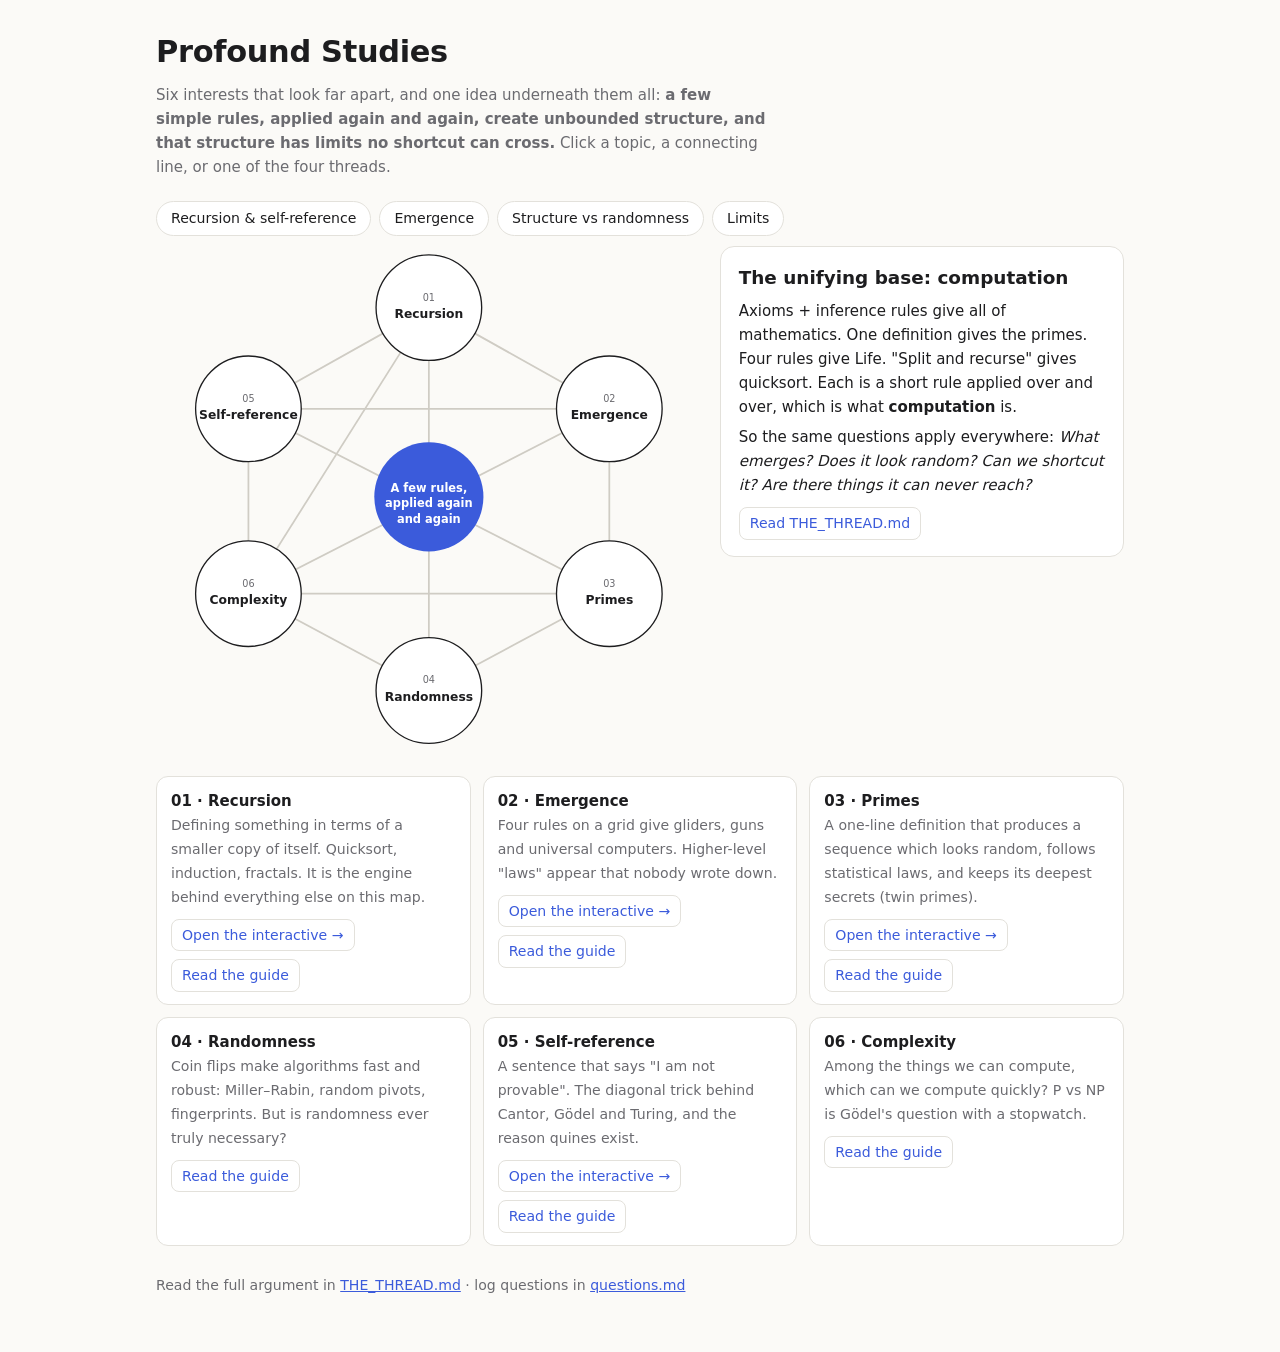
==== index.html @ 3a14c527 "Set up Profound Studies: six modules unified by 'a few rules, applied again and again' - THE_THREAD." ====
<!doctype html>
<html lang="en">
<head>
<meta charset="utf-8">
<meta name="viewport" content="width=device-width, initial-scale=1">
<title>Profound Studies</title>
<style>
:root{--bg:#fbfaf7;--fg:#1d1d1f;--muted:#6b6b70;--line:#e3e1db;--panel:#fff;--edge:#cfccc4;--accent:#3b5bdb;--accent2:#e8590c;--node:#fff}
@media (prefers-color-scheme:dark){:root:not([data-theme="light"]){--bg:#141417;--fg:#ececf0;--muted:#9a9aa3;--line:#2c2c33;--panel:#1c1c21;--edge:#3a3a43;--accent:#7c96ff;--accent2:#ff9147;--node:#1c1c21}}
:root[data-theme="dark"]{--bg:#141417;--fg:#ececf0;--muted:#9a9aa3;--line:#2c2c33;--panel:#1c1c21;--edge:#3a3a43;--accent:#7c96ff;--accent2:#ff9147;--node:#1c1c21}
*{box-sizing:border-box}
body{margin:0;background:var(--bg);color:var(--fg);font:15px/1.6 system-ui,-apple-system,"Segoe UI",sans-serif}
main{max-width:1000px;margin:0 auto;padding:28px 16px 56px}
h1{font-size:1.9rem;margin:0;letter-spacing:-.01em}
.lede{color:var(--muted);max-width:64ch;margin:.4rem 0 1.4rem}
a{color:var(--accent)}
.threads{display:flex;flex-wrap:wrap;gap:8px;margin-bottom:10px}
.threads button{font:inherit;font-size:.88rem;background:var(--panel);color:var(--fg);border:1px solid var(--line);border-radius:999px;padding:5px 14px;cursor:pointer}
.threads button.on{background:var(--accent);border-color:var(--accent);color:#fff}
.wrap{display:grid;grid-template-columns:minmax(0,1.35fr) minmax(0,1fr);gap:18px;align-items:start}
@media (max-width:760px){.wrap{grid-template-columns:1fr}}
svg{width:100%;height:auto;display:block}
.edge{stroke:var(--edge);stroke-width:2;transition:stroke .2s,stroke-width .2s}
.edge.hot{stroke:var(--accent2);stroke-width:3.5}
.hit{stroke:transparent;stroke-width:18;cursor:pointer}
.node circle{fill:var(--node);stroke:var(--fg);stroke-width:1.5;cursor:pointer;transition:stroke .2s}
.node:hover circle,.node.sel circle{stroke:var(--accent);stroke-width:3}
.node text{fill:var(--fg);font:600 14px system-ui;text-anchor:middle;pointer-events:none}
.node .num{fill:var(--muted);font:500 11px system-ui}
.hub circle{fill:var(--accent);stroke:none}
.hub text{fill:#fff;font:600 13px system-ui;text-anchor:middle;pointer-events:none}
.card{background:var(--panel);border:1px solid var(--line);border-radius:14px;padding:16px 18px;min-height:220px}
.card h2{font-size:1.15rem;margin:0 0 .4rem}
.card p{margin:.4rem 0;color:var(--fg)}
.card .muted{color:var(--muted);font-size:.9rem}
.links{display:flex;flex-wrap:wrap;gap:8px;margin-top:10px}
.links a{font-size:.88rem;border:1px solid var(--line);border-radius:8px;padding:4px 10px;text-decoration:none}
.modules{display:grid;grid-template-columns:repeat(auto-fit,minmax(260px,1fr));gap:12px;margin-top:28px}
.mod{background:var(--panel);border:1px solid var(--line);border-radius:12px;padding:12px 14px}
.mod b{display:block}
.mod span{color:var(--muted);font-size:.88rem}
footer{margin-top:28px;color:var(--muted);font-size:.88rem}
</style>
</head>
<body>
<main>
<h1>Profound Studies</h1>
<p class="lede">Six interests that look far apart, and one idea underneath them all: <b>a few simple rules, applied again and again, create unbounded structure, and that structure has limits no shortcut can cross.</b> Click a topic, a connecting line, or one of the four threads.</p>

<div class="threads" id="threads"></div>
<div class="wrap">
  <svg id="map" viewBox="-10 0 620 570" role="img" aria-label="Concept map of the six topics"></svg>
  <div class="card" id="card"></div>
</div>

<div class="modules" id="mods"></div>
<footer>Read the full argument in <a href="THE_THREAD.md">THE_THREAD.md</a> · log questions in <a href="questions.md">questions.md</a></footer>
</main>

<script>
const NODES = {
  rec:  {n:'01', name:'Recursion',      x:300, y:70,  page:'01-recursion/quicksort.html', readme:'01-recursion/README.md',
         blurb:'Defining something in terms of a smaller copy of itself. Quicksort, induction, fractals. It is the engine behind everything else on this map.'},
  emg:  {n:'02', name:'Emergence',      x:505, y:185, page:'02-emergence/life.html', readme:'02-emergence/README.md',
         blurb:'Four rules on a grid give gliders, guns and universal computers. Higher-level "laws" appear that nobody wrote down.'},
  pri:  {n:'03', name:'Primes',         x:505, y:395, page:'03-primes/twin-primes.html', readme:'03-primes/README.md',
         blurb:'A one-line definition that produces a sequence which looks random, follows statistical laws, and keeps its deepest secrets (twin primes).'},
  rnd:  {n:'04', name:'Randomness',     x:300, y:505, page:null, readme:'04-randomness/README.md',
         blurb:'Coin flips make algorithms fast and robust: Miller–Rabin, random pivots, fingerprints. But is randomness ever truly necessary?'},
  cpx:  {n:'06', name:'Complexity',     x:95,  y:395, page:null, readme:'06-complexity/README.md',
         blurb:'Among the things we can compute, which can we compute quickly? P vs NP is Gödel\'s question with a stopwatch.'},
  slf:  {n:'05', name:'Self-reference', x:95,  y:185, page:'05-self-reference/diagonal.html', readme:'05-self-reference/README.md',
         blurb:'A sentence that says "I am not provable". The diagonal trick behind Cantor, Gödel and Turing, and the reason quines exist.'},
};
const EDGES = [
  ['rec','slf',['self'],'Calling yourself vs talking about yourself','A recursive function refers to itself. Gödel\'s sentence refers to itself. A quine is a program that prints its own code. All three rest on the same diagonal construction (Kleene\'s recursion theorem / the diagonal lemma).'],
  ['rec','emg',['emerge'],'Iteration through time','Each generation of Life is the rule applied to the previous one. Emergence is what happens when you iterate a simple recursion long enough.'],
  ['rec','rnd',['random'],'Randomized quicksort','A random pivot moves the bad luck from the input (which an adversary controls) to your coin (which nobody controls). Expected cost becomes ≈ 2n ln n on every input.'],
  ['emg','pri',['emerge','random'],'Laws from a one-line rule','Gliders move at c/4, and primes thin out like 1/ln x. Neither "law" is in the definition. Both emerge, and both look statistical from far away.'],
  ['pri','rnd',['random'],'Primes look random, randomness finds primes','The Hardy–Littlewood twin prime prediction comes from treating primes as random. Meanwhile every RSA key is found by testing random numbers with Miller–Rabin.'],
  ['rnd','cpx',['random','limits'],'Is randomness real power?','BPP is the class of problems with fast randomized solutions. Impagliazzo–Wigderson: if some problems are truly hard, that hardness can be turned into pseudorandomness, and then P = BPP. Hardness and randomness are two sides of one coin.'],
  ['cpx','slf',['limits','self'],'The diagonal with a clock','The time-hierarchy theorem (more time lets you solve strictly more problems) is Cantor/Turing diagonalization again. P vs NP is the efficiency version of "what can be decided?"'],
  ['slf','emg',['limits','self'],'Undecidable futures','Life is Turing complete, so "will this pattern ever die?" is as hard as the halting problem. Life even has self-replicating patterns, von Neumann\'s self-reference made physical.'],
  ['pri','cpx',['limits'],'Easy to test, hard to factor?','PRIMES is in P (AKS, 2002). FACTORING is not known to be. Modern cryptography rests on that gap.'],
  ['emg','cpx',['emerge','limits'],'Computational irreducibility','Sometimes there is no shortcut, and the only way to know step one million is to compute it. Cook–Levin even encodes any computation as a grid of local rules, like a cellular automaton.'],
  ['pri','slf',['limits'],'True but unprovable?','Could the twin prime conjecture be true yet unprovable? Gödel says some arithmetic truths are. Most experts expect twin primes is not one of them, but nobody can rule it out.'],
  ['rec','cpx',['limits'],'The cost of recursion','n log n vs n²: recurrences measure how expensive a recursion is. This is the first step into complexity theory.'],
];
const THREADS = {
  self:  ['Recursion & self-reference','Things defined by, or speaking about, themselves: quicksort, quines, Gödel\'s sentence, self-replicating Life patterns.'],
  emerge:['Emergence','Simple rules produce higher-level structure that was never written into them.'],
  random:['Structure vs randomness','Every object either has exploitable structure or looks random enough that statistics apply. Much of modern mathematics lives on that boundary.'],
  limits:['Limits','Where shortcuts run out: undecidability, incompleteness, irreducibility and (probably) P ≠ NP.'],
};
const NS='http://www.w3.org/2000/svg', svg=document.getElementById('map'), card=document.getElementById('card');
const mk=(t,a,p)=>{const e=document.createElementNS(NS,t);for(const k in a)e.setAttribute(k,a[k]);(p||svg).appendChild(e);return e;};
const edgeEls=[];
EDGES.forEach((e,i)=>{
  const a=NODES[e[0]], b=NODES[e[1]];
  const line=mk('line',{x1:a.x,y1:a.y,x2:b.x,y2:b.y,class:'edge'});
  const hit=mk('line',{x1:a.x,y1:a.y,x2:b.x,y2:b.y,class:'hit'});
  hit.addEventListener('click',()=>showEdge(i));
  edgeEls.push(line);
});
const hub=mk('g',{class:'hub'}); mk('circle',{cx:300,cy:285,r:62},hub);
[['A few rules,',279],['applied again',297],['and again',315]].forEach(([t,y])=>{const x=mk('text',{x:300,y},hub);x.textContent=t;});
hub.style.cursor='pointer'; hub.addEventListener('click',showHub);
Object.entries(NODES).forEach(([k,v])=>{
  const g=mk('g',{class:'node','data-k':k}); mk('circle',{cx:v.x,cy:v.y,r:60},g);
  const n=mk('text',{x:v.x,y:v.y-8,class:'num'},g); n.textContent=v.n;
  const t=mk('text',{x:v.x,y:v.y+12},g); t.textContent=v.name;
  g.addEventListener('click',()=>showNode(k));
});
const links=v=>`<div class="links">${v.page?`<a href="${v.page}">Open the interactive →</a>`:''}<a href="${v.readme}">Read the guide</a></div>`;
function hot(pred){ edgeEls.forEach((el,i)=>el.classList.toggle('hot',pred(EDGES[i]))); }
function sel(k){ document.querySelectorAll('.node').forEach(n=>n.classList.toggle('sel',n.dataset.k===k)); }
function clearThreads(){ document.querySelectorAll('.threads button').forEach(b=>b.classList.remove('on')); }
function showNode(k){
  const v=NODES[k]; clearThreads(); sel(k); hot(e=>e[0]===k||e[1]===k);
  const conn=EDGES.filter(e=>e[0]===k||e[1]===k).map(e=>`<li><b>${NODES[e[0]===k?e[1]:e[0]].name}:</b> ${e[3]}</li>`).join('');
  card.innerHTML=`<h2>${v.n} · ${v.name}</h2><p>${v.blurb}</p><p class="muted">Connections (click a line for more):</p><ul class="muted">${conn}</ul>${links(v)}`;
}
function showEdge(i){
  const e=EDGES[i]; clearThreads(); sel(null); hot(()=>false); edgeEls[i].classList.add('hot');
  card.innerHTML=`<p class="muted">${NODES[e[0]].name} ⟷ ${NODES[e[1]].name}</p><h2>${e[3]}</h2><p>${e[4]}</p><p class="muted">Threads: ${e[2].map(t=>THREADS[t][0]).join(', ')}</p>`;
}
function showThread(t,btn){
  sel(null); clearThreads(); btn.classList.add('on'); hot(e=>e[2].includes(t));
  const es=EDGES.filter(e=>e[2].includes(t)).map(e=>`<li><b>${NODES[e[0]].name} ⟷ ${NODES[e[1]].name}:</b> ${e[3]}</li>`).join('');
  card.innerHTML=`<h2>${THREADS[t][0]}</h2><p>${THREADS[t][1]}</p><ul class="muted">${es}</ul>`;
}
function showHub(){
  sel(null); clearThreads(); hot(()=>false);
  card.innerHTML=`<h2>The unifying base: computation</h2><p>Axioms + inference rules give all of mathematics. One definition gives the primes. Four rules give Life. "Split and recurse" gives quicksort. Each is a short rule applied over and over, which is what <b>computation</b> is.</p><p>So the same questions apply everywhere: <i>What emerges? Does it look random? Can we shortcut it? Are there things it can never reach?</i></p><div class="links"><a href="THE_THREAD.md">Read THE_THREAD.md</a></div>`;
}
const th=document.getElementById('threads');
Object.entries(THREADS).forEach(([k,v])=>{const b=document.createElement('button');b.textContent=v[0];b.onclick=()=>showThread(k,b);th.appendChild(b);});
const mods=document.getElementById('mods');
Object.values(NODES).sort((a,b)=>a.n.localeCompare(b.n)).forEach(v=>{
  const d=document.createElement('div'); d.className='mod';
  d.innerHTML=`<b>${v.n} · ${v.name}</b><span>${v.blurb}</span>${links(v)}`; mods.appendChild(d);
});
showHub();
</script>
</body>
</html>
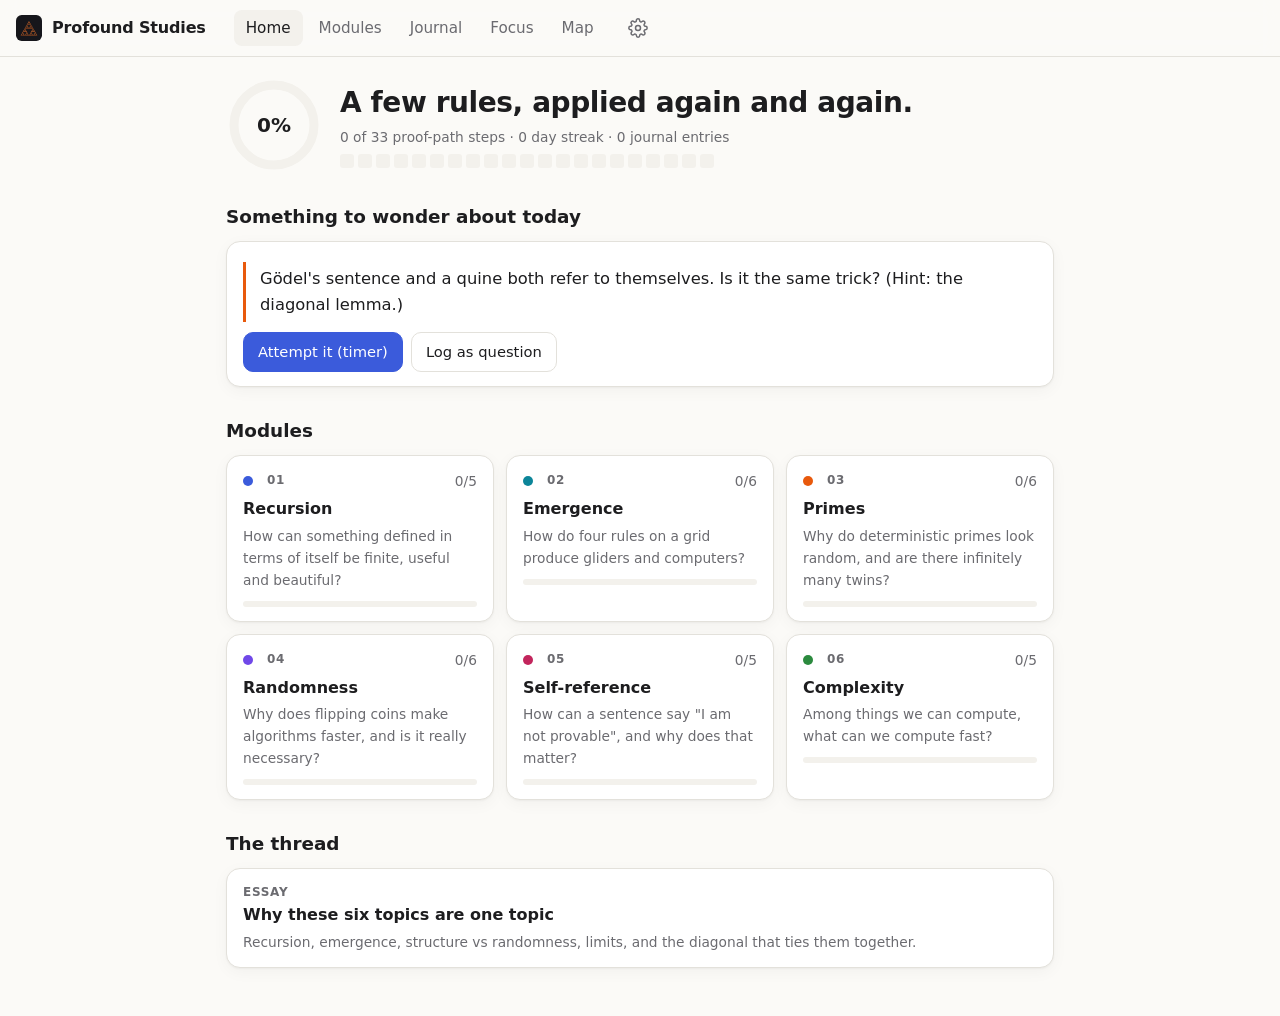
==== commit 19c5cc99: "Add Profound Studies PWA: progress, journal, focus timer, offline - index.html is now an installable" ====
--- a/index.html
+++ b/index.html
@@ -2,145 +2,46 @@
 <html lang="en">
 <head>
 <meta charset="utf-8">
-<meta name="viewport" content="width=device-width, initial-scale=1">
+<meta name="viewport" content="width=device-width, initial-scale=1, viewport-fit=cover">
 <title>Profound Studies</title>
-<style>
-:root{--bg:#fbfaf7;--fg:#1d1d1f;--muted:#6b6b70;--line:#e3e1db;--panel:#fff;--edge:#cfccc4;--accent:#3b5bdb;--accent2:#e8590c;--node:#fff}
-@media (prefers-color-scheme:dark){:root:not([data-theme="light"]){--bg:#141417;--fg:#ececf0;--muted:#9a9aa3;--line:#2c2c33;--panel:#1c1c21;--edge:#3a3a43;--accent:#7c96ff;--accent2:#ff9147;--node:#1c1c21}}
-:root[data-theme="dark"]{--bg:#141417;--fg:#ececf0;--muted:#9a9aa3;--line:#2c2c33;--panel:#1c1c21;--edge:#3a3a43;--accent:#7c96ff;--accent2:#ff9147;--node:#1c1c21}
-*{box-sizing:border-box}
-body{margin:0;background:var(--bg);color:var(--fg);font:15px/1.6 system-ui,-apple-system,"Segoe UI",sans-serif}
-main{max-width:1000px;margin:0 auto;padding:28px 16px 56px}
-h1{font-size:1.9rem;margin:0;letter-spacing:-.01em}
-.lede{color:var(--muted);max-width:64ch;margin:.4rem 0 1.4rem}
-a{color:var(--accent)}
-.threads{display:flex;flex-wrap:wrap;gap:8px;margin-bottom:10px}
-.threads button{font:inherit;font-size:.88rem;background:var(--panel);color:var(--fg);border:1px solid var(--line);border-radius:999px;padding:5px 14px;cursor:pointer}
-.threads button.on{background:var(--accent);border-color:var(--accent);color:#fff}
-.wrap{display:grid;grid-template-columns:minmax(0,1.35fr) minmax(0,1fr);gap:18px;align-items:start}
-@media (max-width:760px){.wrap{grid-template-columns:1fr}}
-svg{width:100%;height:auto;display:block}
-.edge{stroke:var(--edge);stroke-width:2;transition:stroke .2s,stroke-width .2s}
-.edge.hot{stroke:var(--accent2);stroke-width:3.5}
-.hit{stroke:transparent;stroke-width:18;cursor:pointer}
-.node circle{fill:var(--node);stroke:var(--fg);stroke-width:1.5;cursor:pointer;transition:stroke .2s}
-.node:hover circle,.node.sel circle{stroke:var(--accent);stroke-width:3}
-.node text{fill:var(--fg);font:600 14px system-ui;text-anchor:middle;pointer-events:none}
-.node .num{fill:var(--muted);font:500 11px system-ui}
-.hub circle{fill:var(--accent);stroke:none}
-.hub text{fill:#fff;font:600 13px system-ui;text-anchor:middle;pointer-events:none}
-.card{background:var(--panel);border:1px solid var(--line);border-radius:14px;padding:16px 18px;min-height:220px}
-.card h2{font-size:1.15rem;margin:0 0 .4rem}
-.card p{margin:.4rem 0;color:var(--fg)}
-.card .muted{color:var(--muted);font-size:.9rem}
-.links{display:flex;flex-wrap:wrap;gap:8px;margin-top:10px}
-.links a{font-size:.88rem;border:1px solid var(--line);border-radius:8px;padding:4px 10px;text-decoration:none}
-.modules{display:grid;grid-template-columns:repeat(auto-fit,minmax(260px,1fr));gap:12px;margin-top:28px}
-.mod{background:var(--panel);border:1px solid var(--line);border-radius:12px;padding:12px 14px}
-.mod b{display:block}
-.mod span{color:var(--muted);font-size:.88rem}
-footer{margin-top:28px;color:var(--muted);font-size:.88rem}
-</style>
+<meta name="description" content="A personal study companion for primes, emergence, recursion, randomness, self-reference and complexity.">
+<meta name="theme-color" content="#fbfaf7" media="(prefers-color-scheme: light)">
+<meta name="theme-color" content="#141417" media="(prefers-color-scheme: dark)">
+<link rel="manifest" href="manifest.webmanifest">
+<link rel="icon" href="icons/icon.svg" type="image/svg+xml">
+<link rel="apple-touch-icon" href="icons/icon-192.png">
+<meta name="apple-mobile-web-app-capable" content="yes">
+<meta name="apple-mobile-web-app-status-bar-style" content="default">
+<link rel="stylesheet" href="app/app.css">
 </head>
 <body>
-<main>
-<h1>Profound Studies</h1>
-<p class="lede">Six interests that look far apart, and one idea underneath them all: <b>a few simple rules, applied again and again, create unbounded structure, and that structure has limits no shortcut can cross.</b> Click a topic, a connecting line, or one of the four threads.</p>
+<header class="topbar">
+  <a href="#/" class="brand"><img src="icons/icon.svg" alt="" width="26" height="26"><span>Profound Studies</span></a>
+  <nav class="sidenav" aria-label="Main">
+    <a href="#/" data-nav="home">Home</a>
+    <a href="#/modules" data-nav="modules">Modules</a>
+    <a href="#/journal" data-nav="journal">Journal</a>
+    <a href="#/focus" data-nav="focus">Focus</a>
+    <a href="#/map" data-nav="map">Map</a>
+  </nav>
+  <a href="#/focus" id="timerBadge" class="timer-badge" hidden></a>
+  <a href="#/settings" class="iconbtn" aria-label="Settings" data-nav="settings">
+    <svg viewBox="0 0 24 24" width="20" height="20" fill="none" stroke="currentColor" stroke-width="1.8" stroke-linecap="round" stroke-linejoin="round"><circle cx="12" cy="12" r="3"/><path d="M19.4 15a1.65 1.65 0 0 0 .33 1.82l.06.06a2 2 0 1 1-2.83 2.83l-.06-.06a1.65 1.65 0 0 0-1.82-.33 1.65 1.65 0 0 0-1 1.51V21a2 2 0 1 1-4 0v-.09A1.65 1.65 0 0 0 9 19.4a1.65 1.65 0 0 0-1.82.33l-.06.06a2 2 0 1 1-2.83-2.83l.06-.06A1.65 1.65 0 0 0 4.68 15a1.65 1.65 0 0 0-1.51-1H3a2 2 0 1 1 0-4h.09A1.65 1.65 0 0 0 4.6 9a1.65 1.65 0 0 0-.33-1.82l-.06-.06a2 2 0 1 1 2.83-2.83l.06.06A1.65 1.65 0 0 0 9 4.68a1.65 1.65 0 0 0 1-1.51V3a2 2 0 1 1 4 0v.09a1.65 1.65 0 0 0 1 1.51 1.65 1.65 0 0 0 1.82-.33l.06-.06a2 2 0 1 1 2.83 2.83l-.06.06A1.65 1.65 0 0 0 19.4 9a1.65 1.65 0 0 0 1.51 1H21a2 2 0 1 1 0 4h-.09a1.65 1.65 0 0 0-1.51 1z"/></svg>
+  </a>
+</header>
 
-<div class="threads" id="threads"></div>
-<div class="wrap">
-  <svg id="map" viewBox="-10 0 620 570" role="img" aria-label="Concept map of the six topics"></svg>
-  <div class="card" id="card"></div>
-</div>
+<main id="view" tabindex="-1"></main>
 
-<div class="modules" id="mods"></div>
-<footer>Read the full argument in <a href="THE_THREAD.md">THE_THREAD.md</a> · log questions in <a href="questions.md">questions.md</a></footer>
-</main>
+<nav class="tabbar" aria-label="Main">
+  <a href="#/" data-nav="home"><svg viewBox="0 0 24 24"><path d="M3 11l9-7 9 7v9a1 1 0 0 1-1 1h-5v-6h-6v6H4a1 1 0 0 1-1-1z"/></svg><span>Home</span></a>
+  <a href="#/modules" data-nav="modules"><svg viewBox="0 0 24 24"><path d="M4 5h7v7H4zM13 5h7v7h-7zM4 14h7v6H4zM13 14h7v6h-7z"/></svg><span>Modules</span></a>
+  <a href="#/journal" data-nav="journal"><svg viewBox="0 0 24 24"><path d="M6 3h11a2 2 0 0 1 2 2v16l-4-2-4 2-4-2-3 2V5a2 2 0 0 1 2-2zM9 8h6M9 12h6"/></svg><span>Journal</span></a>
+  <a href="#/focus" data-nav="focus"><svg viewBox="0 0 24 24"><circle cx="12" cy="13" r="8"/><path d="M12 9v4l2.5 2.5M9 2h6"/></svg><span>Focus</span></a>
+  <a href="#/map" data-nav="map"><svg viewBox="0 0 24 24"><circle cx="12" cy="5" r="2.5"/><circle cx="5" cy="18" r="2.5"/><circle cx="19" cy="18" r="2.5"/><path d="M11 7l-5 9M13 7l5 9M7.5 18h9"/></svg><span>Map</span></a>
+</nav>
 
-<script>
-const NODES = {
-  rec:  {n:'01', name:'Recursion',      x:300, y:70,  page:'01-recursion/quicksort.html', readme:'01-recursion/README.md',
-         blurb:'Defining something in terms of a smaller copy of itself. Quicksort, induction, fractals. It is the engine behind everything else on this map.'},
-  emg:  {n:'02', name:'Emergence',      x:505, y:185, page:'02-emergence/life.html', readme:'02-emergence/README.md',
-         blurb:'Four rules on a grid give gliders, guns and universal computers. Higher-level "laws" appear that nobody wrote down.'},
-  pri:  {n:'03', name:'Primes',         x:505, y:395, page:'03-primes/twin-primes.html', readme:'03-primes/README.md',
-         blurb:'A one-line definition that produces a sequence which looks random, follows statistical laws, and keeps its deepest secrets (twin primes).'},
-  rnd:  {n:'04', name:'Randomness',     x:300, y:505, page:null, readme:'04-randomness/README.md',
-         blurb:'Coin flips make algorithms fast and robust: Miller–Rabin, random pivots, fingerprints. But is randomness ever truly necessary?'},
-  cpx:  {n:'06', name:'Complexity',     x:95,  y:395, page:null, readme:'06-complexity/README.md',
-         blurb:'Among the things we can compute, which can we compute quickly? P vs NP is Gödel\'s question with a stopwatch.'},
-  slf:  {n:'05', name:'Self-reference', x:95,  y:185, page:'05-self-reference/diagonal.html', readme:'05-self-reference/README.md',
-         blurb:'A sentence that says "I am not provable". The diagonal trick behind Cantor, Gödel and Turing, and the reason quines exist.'},
-};
-const EDGES = [
-  ['rec','slf',['self'],'Calling yourself vs talking about yourself','A recursive function refers to itself. Gödel\'s sentence refers to itself. A quine is a program that prints its own code. All three rest on the same diagonal construction (Kleene\'s recursion theorem / the diagonal lemma).'],
-  ['rec','emg',['emerge'],'Iteration through time','Each generation of Life is the rule applied to the previous one. Emergence is what happens when you iterate a simple recursion long enough.'],
-  ['rec','rnd',['random'],'Randomized quicksort','A random pivot moves the bad luck from the input (which an adversary controls) to your coin (which nobody controls). Expected cost becomes ≈ 2n ln n on every input.'],
-  ['emg','pri',['emerge','random'],'Laws from a one-line rule','Gliders move at c/4, and primes thin out like 1/ln x. Neither "law" is in the definition. Both emerge, and both look statistical from far away.'],
-  ['pri','rnd',['random'],'Primes look random, randomness finds primes','The Hardy–Littlewood twin prime prediction comes from treating primes as random. Meanwhile every RSA key is found by testing random numbers with Miller–Rabin.'],
-  ['rnd','cpx',['random','limits'],'Is randomness real power?','BPP is the class of problems with fast randomized solutions. Impagliazzo–Wigderson: if some problems are truly hard, that hardness can be turned into pseudorandomness, and then P = BPP. Hardness and randomness are two sides of one coin.'],
-  ['cpx','slf',['limits','self'],'The diagonal with a clock','The time-hierarchy theorem (more time lets you solve strictly more problems) is Cantor/Turing diagonalization again. P vs NP is the efficiency version of "what can be decided?"'],
-  ['slf','emg',['limits','self'],'Undecidable futures','Life is Turing complete, so "will this pattern ever die?" is as hard as the halting problem. Life even has self-replicating patterns, von Neumann\'s self-reference made physical.'],
-  ['pri','cpx',['limits'],'Easy to test, hard to factor?','PRIMES is in P (AKS, 2002). FACTORING is not known to be. Modern cryptography rests on that gap.'],
-  ['emg','cpx',['emerge','limits'],'Computational irreducibility','Sometimes there is no shortcut, and the only way to know step one million is to compute it. Cook–Levin even encodes any computation as a grid of local rules, like a cellular automaton.'],
-  ['pri','slf',['limits'],'True but unprovable?','Could the twin prime conjecture be true yet unprovable? Gödel says some arithmetic truths are. Most experts expect twin primes is not one of them, but nobody can rule it out.'],
-  ['rec','cpx',['limits'],'The cost of recursion','n log n vs n²: recurrences measure how expensive a recursion is. This is the first step into complexity theory.'],
-];
-const THREADS = {
-  self:  ['Recursion & self-reference','Things defined by, or speaking about, themselves: quicksort, quines, Gödel\'s sentence, self-replicating Life patterns.'],
-  emerge:['Emergence','Simple rules produce higher-level structure that was never written into them.'],
-  random:['Structure vs randomness','Every object either has exploitable structure or looks random enough that statistics apply. Much of modern mathematics lives on that boundary.'],
-  limits:['Limits','Where shortcuts run out: undecidability, incompleteness, irreducibility and (probably) P ≠ NP.'],
-};
-const NS='http://www.w3.org/2000/svg', svg=document.getElementById('map'), card=document.getElementById('card');
-const mk=(t,a,p)=>{const e=document.createElementNS(NS,t);for(const k in a)e.setAttribute(k,a[k]);(p||svg).appendChild(e);return e;};
-const edgeEls=[];
-EDGES.forEach((e,i)=>{
-  const a=NODES[e[0]], b=NODES[e[1]];
-  const line=mk('line',{x1:a.x,y1:a.y,x2:b.x,y2:b.y,class:'edge'});
-  const hit=mk('line',{x1:a.x,y1:a.y,x2:b.x,y2:b.y,class:'hit'});
-  hit.addEventListener('click',()=>showEdge(i));
-  edgeEls.push(line);
-});
-const hub=mk('g',{class:'hub'}); mk('circle',{cx:300,cy:285,r:62},hub);
-[['A few rules,',279],['applied again',297],['and again',315]].forEach(([t,y])=>{const x=mk('text',{x:300,y},hub);x.textContent=t;});
-hub.style.cursor='pointer'; hub.addEventListener('click',showHub);
-Object.entries(NODES).forEach(([k,v])=>{
-  const g=mk('g',{class:'node','data-k':k}); mk('circle',{cx:v.x,cy:v.y,r:60},g);
-  const n=mk('text',{x:v.x,y:v.y-8,class:'num'},g); n.textContent=v.n;
-  const t=mk('text',{x:v.x,y:v.y+12},g); t.textContent=v.name;
-  g.addEventListener('click',()=>showNode(k));
-});
-const links=v=>`<div class="links">${v.page?`<a href="${v.page}">Open the interactive →</a>`:''}<a href="${v.readme}">Read the guide</a></div>`;
-function hot(pred){ edgeEls.forEach((el,i)=>el.classList.toggle('hot',pred(EDGES[i]))); }
-function sel(k){ document.querySelectorAll('.node').forEach(n=>n.classList.toggle('sel',n.dataset.k===k)); }
-function clearThreads(){ document.querySelectorAll('.threads button').forEach(b=>b.classList.remove('on')); }
-function showNode(k){
-  const v=NODES[k]; clearThreads(); sel(k); hot(e=>e[0]===k||e[1]===k);
-  const conn=EDGES.filter(e=>e[0]===k||e[1]===k).map(e=>`<li><b>${NODES[e[0]===k?e[1]:e[0]].name}:</b> ${e[3]}</li>`).join('');
-  card.innerHTML=`<h2>${v.n} · ${v.name}</h2><p>${v.blurb}</p><p class="muted">Connections (click a line for more):</p><ul class="muted">${conn}</ul>${links(v)}`;
-}
-function showEdge(i){
-  const e=EDGES[i]; clearThreads(); sel(null); hot(()=>false); edgeEls[i].classList.add('hot');
-  card.innerHTML=`<p class="muted">${NODES[e[0]].name} ⟷ ${NODES[e[1]].name}</p><h2>${e[3]}</h2><p>${e[4]}</p><p class="muted">Threads: ${e[2].map(t=>THREADS[t][0]).join(', ')}</p>`;
-}
-function showThread(t,btn){
-  sel(null); clearThreads(); btn.classList.add('on'); hot(e=>e[2].includes(t));
-  const es=EDGES.filter(e=>e[2].includes(t)).map(e=>`<li><b>${NODES[e[0]].name} ⟷ ${NODES[e[1]].name}:</b> ${e[3]}</li>`).join('');
-  card.innerHTML=`<h2>${THREADS[t][0]}</h2><p>${THREADS[t][1]}</p><ul class="muted">${es}</ul>`;
-}
-function showHub(){
-  sel(null); clearThreads(); hot(()=>false);
-  card.innerHTML=`<h2>The unifying base: computation</h2><p>Axioms + inference rules give all of mathematics. One definition gives the primes. Four rules give Life. "Split and recurse" gives quicksort. Each is a short rule applied over and over, which is what <b>computation</b> is.</p><p>So the same questions apply everywhere: <i>What emerges? Does it look random? Can we shortcut it? Are there things it can never reach?</i></p><div class="links"><a href="THE_THREAD.md">Read THE_THREAD.md</a></div>`;
-}
-const th=document.getElementById('threads');
-Object.entries(THREADS).forEach(([k,v])=>{const b=document.createElement('button');b.textContent=v[0];b.onclick=()=>showThread(k,b);th.appendChild(b);});
-const mods=document.getElementById('mods');
-Object.values(NODES).sort((a,b)=>a.n.localeCompare(b.n)).forEach(v=>{
-  const d=document.createElement('div'); d.className='mod';
-  d.innerHTML=`<b>${v.n} · ${v.name}</b><span>${v.blurb}</span>${links(v)}`; mods.appendChild(d);
-});
-showHub();
-</script>
+<div id="toast" role="status" aria-live="polite"></div>
+<script src="app/md.js"></script>
+<script src="app/app.js"></script>
 </body>
 </html>
--- a/app/app.css
+++ b/app/app.css
@@ -0,0 +1,142 @@
+:root{
+  --bg:#fbfaf7;--fg:#1d1d1f;--muted:#6b6b70;--line:#e3e1db;--panel:#fff;--soft:#f3f1ec;
+  --accent:#3b5bdb;--accent-ink:#fff;--accent2:#e8590c;--good:#2b8a3e;--bad:#c92a2a;
+  --shadow:0 1px 2px rgba(0,0,0,.04),0 4px 16px rgba(0,0,0,.04);
+  --m1:#3b5bdb;--m2:#0c8599;--m3:#e8590c;--m4:#7048e8;--m5:#c2255c;--m6:#2b8a3e;
+}
+@media (prefers-color-scheme:dark){:root:not([data-theme="light"]){
+  --bg:#141417;--fg:#ececf0;--muted:#9a9aa3;--line:#2c2c33;--panel:#1c1c21;--soft:#202026;
+  --accent:#7c96ff;--accent-ink:#0e0e12;--accent2:#ff9147;--good:#5cc77a;--bad:#ff6b6b;--shadow:none;
+  --m1:#7c96ff;--m2:#3bc9db;--m3:#ff9147;--m4:#9775fa;--m5:#f06595;--m6:#5cc77a;}}
+:root[data-theme="dark"]{
+  --bg:#141417;--fg:#ececf0;--muted:#9a9aa3;--line:#2c2c33;--panel:#1c1c21;--soft:#202026;
+  --accent:#7c96ff;--accent-ink:#0e0e12;--accent2:#ff9147;--good:#5cc77a;--bad:#ff6b6b;--shadow:none;
+  --m1:#7c96ff;--m2:#3bc9db;--m3:#ff9147;--m4:#9775fa;--m5:#f06595;--m6:#5cc77a;}
+
+*{box-sizing:border-box}
+html{-webkit-text-size-adjust:100%}
+body{margin:0;background:var(--bg);color:var(--fg);font:16px/1.6 system-ui,-apple-system,"Segoe UI",Roboto,sans-serif;min-height:100vh}
+a{color:var(--accent)}
+button,input,select,textarea{font:inherit;color:inherit}
+main{max-width:860px;margin:0 auto;padding:20px 16px calc(96px + env(safe-area-inset-bottom));outline:none}
+
+/* top bar */
+.topbar{position:sticky;top:0;z-index:20;display:flex;align-items:center;gap:16px;padding:10px 16px;padding-top:calc(10px + env(safe-area-inset-top));
+  background:color-mix(in srgb,var(--bg) 88%,transparent);backdrop-filter:blur(10px);border-bottom:1px solid var(--line)}
+.brand{display:flex;align-items:center;gap:10px;text-decoration:none;color:var(--fg);font-weight:650;letter-spacing:-.01em}
+.sidenav{display:none;gap:4px;margin-left:12px}
+.sidenav a{text-decoration:none;color:var(--muted);padding:6px 12px;border-radius:8px;font-size:.95rem}
+.sidenav a.on{color:var(--fg);background:var(--soft)}
+.iconbtn{margin-left:auto;color:var(--muted);display:flex;padding:6px;border-radius:8px}
+.iconbtn.on{color:var(--fg);background:var(--soft)}
+.timer-badge{font-variant-numeric:tabular-nums;font-size:.85rem;text-decoration:none;color:var(--accent-ink);background:var(--accent);padding:3px 10px;border-radius:999px;margin-left:auto}
+.timer-badge+.iconbtn{margin-left:0}
+@media (min-width:760px){.sidenav{display:flex}.tabbar{display:none!important}main{padding-bottom:48px}}
+
+/* bottom tab bar */
+.tabbar{position:fixed;bottom:0;left:0;right:0;z-index:20;display:flex;justify-content:space-around;
+  background:color-mix(in srgb,var(--panel) 92%,transparent);backdrop-filter:blur(10px);border-top:1px solid var(--line);
+  padding:6px 4px calc(6px + env(safe-area-inset-bottom))}
+.tabbar a{flex:1;display:flex;flex-direction:column;align-items:center;gap:2px;text-decoration:none;color:var(--muted);font-size:.7rem;padding:4px 0;border-radius:10px}
+.tabbar svg{width:22px;height:22px;fill:none;stroke:currentColor;stroke-width:1.7;stroke-linejoin:round;stroke-linecap:round}
+.tabbar a.on{color:var(--accent)}
+
+/* type + layout */
+h1{font-size:1.75rem;line-height:1.2;margin:.2rem 0 .4rem;letter-spacing:-.015em}
+h2{font-size:1.15rem;margin:1.8rem 0 .6rem}
+.muted{color:var(--muted)}
+.small{font-size:.86rem}
+.lede{color:var(--muted);margin:.2rem 0 1.2rem;max-width:62ch}
+.row{display:flex;flex-wrap:wrap;gap:8px;align-items:center}
+.spacer{flex:1}
+.grid{display:grid;grid-template-columns:repeat(auto-fit,minmax(240px,1fr));gap:12px}
+.card{background:var(--panel);border:1px solid var(--line);border-radius:14px;padding:14px 16px;box-shadow:var(--shadow)}
+.card h3{margin:0 0 .2rem;font-size:1rem}
+a.card{display:block;text-decoration:none;color:var(--fg)}
+a.card:hover{border-color:var(--accent)}
+.eyebrow{font-size:.75rem;letter-spacing:.06em;text-transform:uppercase;color:var(--muted);font-weight:600}
+
+.btn{display:inline-flex;align-items:center;gap:6px;border:1px solid var(--line);background:var(--panel);border-radius:10px;padding:7px 14px;cursor:pointer;text-decoration:none;color:var(--fg);font-size:.92rem}
+.btn:hover{border-color:var(--accent)}
+.btn.primary{background:var(--accent);border-color:var(--accent);color:var(--accent-ink)}
+.btn.ghost{background:none}
+.btn.danger{color:var(--bad)}
+.btn:disabled{opacity:.5;cursor:default}
+.chip{display:inline-block;font-size:.75rem;padding:1px 8px;border-radius:999px;border:1px solid var(--line);color:var(--muted);white-space:nowrap}
+.chip.open{color:var(--accent2);border-color:color-mix(in srgb,var(--accent2) 40%,transparent)}
+.chip.done{color:var(--good);border-color:color-mix(in srgb,var(--good) 40%,transparent)}
+
+.bar{height:6px;background:var(--soft);border-radius:999px;overflow:hidden}
+.bar>i{display:block;height:100%;background:var(--mc,var(--accent));border-radius:999px;transition:width .3s}
+.dot{display:inline-block;width:10px;height:10px;border-radius:50%;background:var(--mc,var(--accent));margin-right:6px}
+
+/* home */
+.hero{display:grid;grid-template-columns:auto 1fr;gap:18px;align-items:center}
+.hero>div{min-width:0}
+@media (max-width:520px){.hero{gap:14px}.hero h1{font-size:1.3rem}.ring{width:76px;height:76px}}
+.ring{width:96px;height:96px}
+.ring circle{fill:none;stroke-width:9}
+.ring .bg{stroke:var(--soft)}.ring .fg{stroke:var(--accent);stroke-linecap:round;transition:stroke-dashoffset .5s}
+.ring text{fill:var(--fg);font:650 20px system-ui;text-anchor:middle;dominant-baseline:central}
+.heat{display:flex;flex-wrap:wrap;gap:4px;margin-top:6px}
+.heat i{width:14px;height:14px;border-radius:3px;background:var(--soft)}
+.heat i.l1{background:color-mix(in srgb,var(--good) 40%,var(--soft))}
+.heat i.l2{background:color-mix(in srgb,var(--good) 70%,var(--soft))}
+.heat i.l3{background:var(--good)}
+.prompt{border-left:3px solid var(--accent2);padding:4px 0 4px 14px;margin:6px 0 10px;font-size:1.02rem}
+
+/* module page (markdown) */
+.doc{font-size:1rem}
+.doc h1{font-size:1.6rem}
+.doc h2{border-top:1px solid var(--line);padding-top:1.2rem}
+.doc pre{background:var(--soft);border:1px solid var(--line);border-radius:10px;padding:12px 14px;overflow-x:auto;font-size:.86rem;line-height:1.5}
+.doc code{font:.88em ui-monospace,SFMono-Regular,Menlo,Consolas,monospace;background:var(--soft);padding:1px 5px;border-radius:5px}
+.doc pre code{background:none;padding:0}
+.doc blockquote{margin:1rem 0;padding:2px 16px;border-left:3px solid var(--accent);color:var(--fg);background:var(--soft);border-radius:0 10px 10px 0}
+.doc hr{border:none;border-top:1px solid var(--line);margin:1.6rem 0}
+.tablewrap{overflow-x:auto;margin:1rem 0}
+.doc table{border-collapse:collapse;width:100%;font-size:.92rem}
+.doc th,.doc td{border-bottom:1px solid var(--line);padding:7px 9px;text-align:left;vertical-align:top}
+.doc th{font-weight:600;color:var(--muted);font-size:.85rem}
+.doc li{margin:.25rem 0}
+.doc li.task{list-style:none;margin-left:-1.4em}
+.task label{display:flex;gap:10px;align-items:flex-start;cursor:pointer;padding:6px 8px;border-radius:8px}
+.task label:hover{background:var(--soft)}
+.task input{width:18px;height:18px;margin-top:3px;accent-color:var(--good);flex:none}
+.task input:checked+span{color:var(--muted);text-decoration:line-through;text-decoration-color:color-mix(in srgb,var(--muted) 60%,transparent)}
+.modhead{display:flex;align-items:center;gap:14px;margin-bottom:6px}
+.modnum{font:700 1.1rem system-ui;color:var(--mc);border:2px solid var(--mc);border-radius:12px;width:46px;height:46px;display:grid;place-items:center;flex:none}
+.labbar{position:sticky;top:58px;z-index:5;background:var(--bg);padding:8px 0;border-bottom:1px solid var(--line);margin-bottom:8px}
+
+/* forms */
+.field{display:block;margin:14px 0}
+.field>span{display:block;font-size:.85rem;color:var(--muted);margin-bottom:4px;font-weight:550}
+.field>small{display:block;font-size:.78rem;color:var(--muted);margin-top:3px}
+input[type=text],input[type=search],select,textarea{width:100%;background:var(--panel);border:1px solid var(--line);border-radius:10px;padding:9px 12px;outline:none}
+textarea{min-height:90px;resize:vertical;line-height:1.5}
+input:focus,select:focus,textarea:focus{border-color:var(--accent);box-shadow:0 0 0 3px color-mix(in srgb,var(--accent) 18%,transparent)}
+.seg{display:inline-flex;border:1px solid var(--line);border-radius:10px;overflow:hidden}
+.seg button{border:none;background:var(--panel);padding:6px 12px;cursor:pointer;font-size:.88rem;color:var(--muted)}
+.seg button.on{background:var(--accent);color:var(--accent-ink)}
+
+/* journal list */
+.entry{display:block;text-decoration:none;color:var(--fg);padding:12px 14px;border:1px solid var(--line);border-radius:12px;background:var(--panel);margin-bottom:8px}
+.entry:hover{border-color:var(--accent)}
+.entry .q{font-weight:550}
+.entry .meta{display:flex;gap:8px;align-items:center;font-size:.8rem;color:var(--muted);margin-top:4px;flex-wrap:wrap}
+
+/* focus */
+.clock{display:grid;place-items:center;margin:10px auto 6px;position:relative;width:min(280px,72vw);aspect-ratio:1}
+.clock svg{position:absolute;inset:0;width:100%;height:100%;transform:rotate(-90deg)}
+.clock circle{fill:none;stroke-width:6}
+.clock .bg{stroke:var(--soft)}.clock .fg{stroke:var(--accent2);stroke-linecap:round}
+.clock .t{font:600 clamp(2.4rem,11vw,3.4rem) system-ui;font-variant-numeric:tabular-nums;letter-spacing:-.02em}
+.clock .s{color:var(--muted);font-size:.85rem;text-align:center}
+.rules{font-size:.9rem;color:var(--muted);border:1px dashed var(--line);border-radius:12px;padding:10px 14px}
+
+iframe.mapframe{width:100%;height:calc(100vh - 170px);min-height:520px;border:1px solid var(--line);border-radius:14px;background:var(--bg)}
+#toast{position:fixed;left:50%;bottom:calc(84px + env(safe-area-inset-bottom));transform:translateX(-50%) translateY(20px);opacity:0;pointer-events:none;
+  background:var(--fg);color:var(--bg);padding:8px 16px;border-radius:999px;font-size:.9rem;transition:.25s;z-index:50;max-width:90vw}
+#toast.show{opacity:1;transform:translateX(-50%) translateY(0)}
+@media (min-width:760px){#toast{bottom:24px}}
+.empty{text-align:center;color:var(--muted);padding:28px 10px}
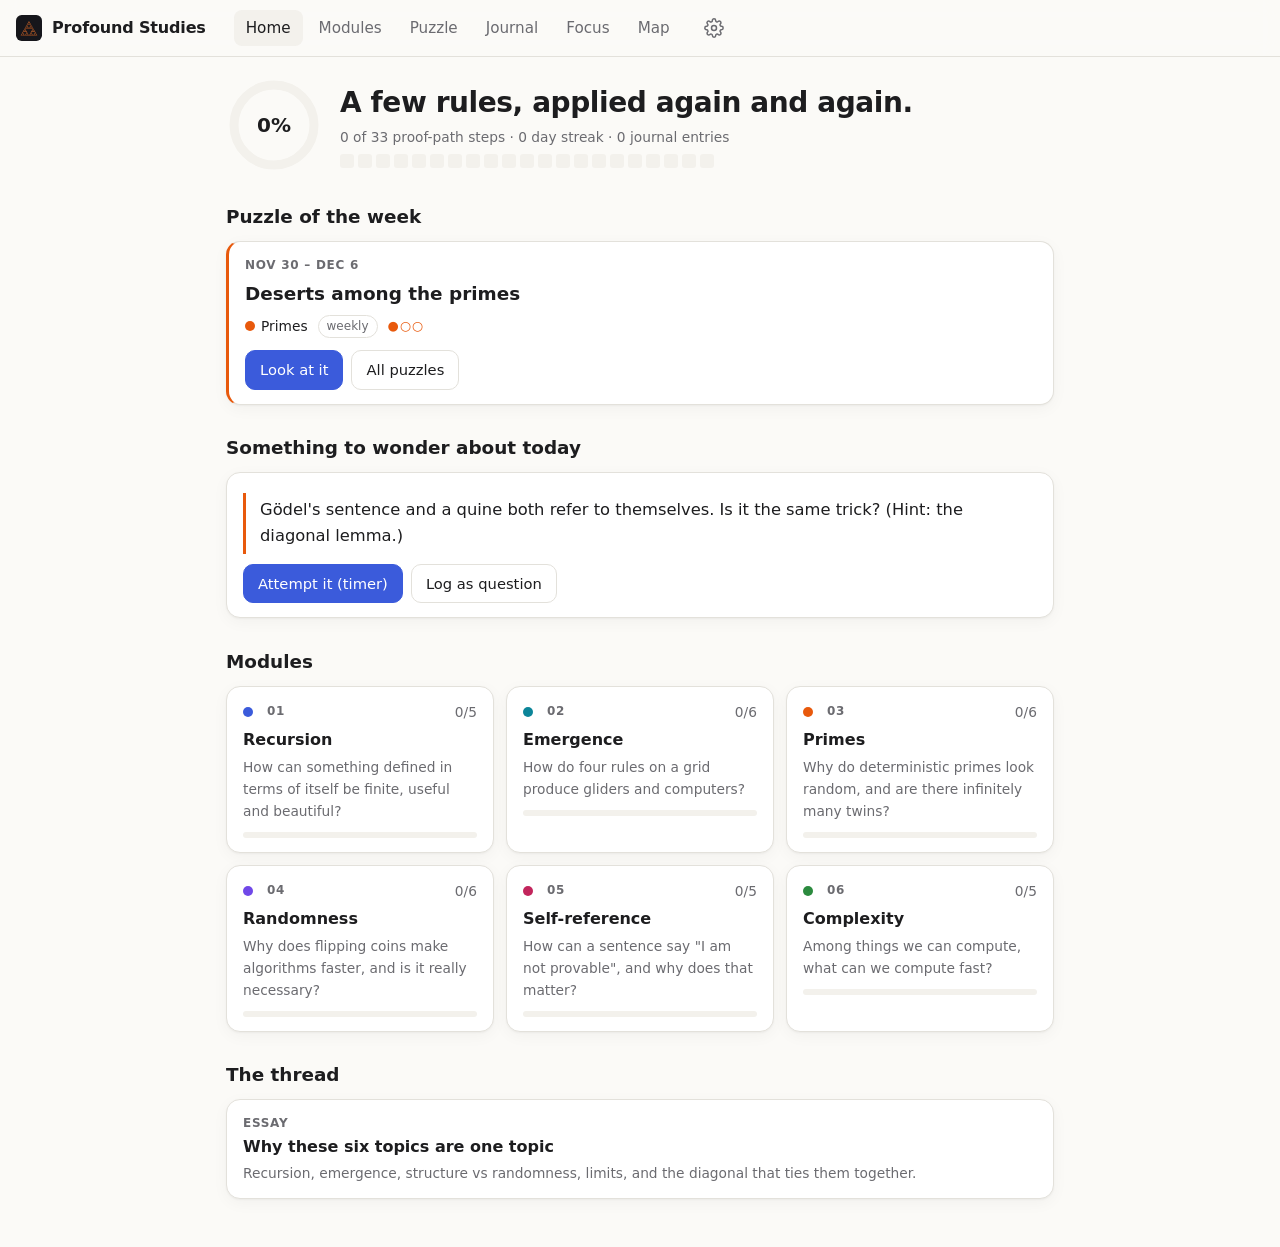
==== commit ae27919e: "Add puzzle of the week/month: one problem to carry - puzzles/puzzles.md: 19 puzzles (14 weekly, 5 mo" ====
--- a/index.html
+++ b/index.html
@@ -20,6 +20,7 @@
   <nav class="sidenav" aria-label="Main">
     <a href="#/" data-nav="home">Home</a>
     <a href="#/modules" data-nav="modules">Modules</a>
+    <a href="#/puzzle" data-nav="puzzle">Puzzle</a>
     <a href="#/journal" data-nav="journal">Journal</a>
     <a href="#/focus" data-nav="focus">Focus</a>
     <a href="#/map" data-nav="map">Map</a>
@@ -35,9 +36,9 @@
 <nav class="tabbar" aria-label="Main">
   <a href="#/" data-nav="home"><svg viewBox="0 0 24 24"><path d="M3 11l9-7 9 7v9a1 1 0 0 1-1 1h-5v-6h-6v6H4a1 1 0 0 1-1-1z"/></svg><span>Home</span></a>
   <a href="#/modules" data-nav="modules"><svg viewBox="0 0 24 24"><path d="M4 5h7v7H4zM13 5h7v7h-7zM4 14h7v6H4zM13 14h7v6h-7z"/></svg><span>Modules</span></a>
+  <a href="#/puzzle" data-nav="puzzle"><svg viewBox="0 0 24 24"><path d="M9 4h4a2 2 0 1 1 4 0h1a1 1 0 0 1 1 1v4a2 2 0 1 1 0 4v6a1 1 0 0 1-1 1h-5a2 2 0 1 0-4 0H5a1 1 0 0 1-1-1v-5a2 2 0 1 0 0-4V5a1 1 0 0 1 1-1z"/></svg><span>Puzzle</span></a>
   <a href="#/journal" data-nav="journal"><svg viewBox="0 0 24 24"><path d="M6 3h11a2 2 0 0 1 2 2v16l-4-2-4 2-4-2-3 2V5a2 2 0 0 1 2-2zM9 8h6M9 12h6"/></svg><span>Journal</span></a>
   <a href="#/focus" data-nav="focus"><svg viewBox="0 0 24 24"><circle cx="12" cy="13" r="8"/><path d="M12 9v4l2.5 2.5M9 2h6"/></svg><span>Focus</span></a>
-  <a href="#/map" data-nav="map"><svg viewBox="0 0 24 24"><circle cx="12" cy="5" r="2.5"/><circle cx="5" cy="18" r="2.5"/><circle cx="19" cy="18" r="2.5"/><path d="M11 7l-5 9M13 7l5 9M7.5 18h9"/></svg><span>Map</span></a>
 </nav>
 
 <div id="toast" role="status" aria-live="polite"></div>
--- a/app/app.css
+++ b/app/app.css
@@ -140,3 +140,18 @@
 #toast.show{opacity:1;transform:translateX(-50%) translateY(0)}
 @media (min-width:760px){#toast{bottom:24px}}
 .empty{text-align:center;color:var(--muted);padding:28px 10px}
+
+/* puzzles */
+.pzcard{border-left:3px solid var(--accent2)}
+.diff{color:var(--accent2);letter-spacing:1px;font-size:.8rem}
+.problem{font-size:1.05rem;margin-top:10px}
+details.why{border:1px solid var(--line);border-radius:12px;padding:8px 14px;background:var(--panel)}
+details.why summary{cursor:pointer;color:var(--muted);font-size:.92rem}
+.hint{border:1px solid var(--line);background:var(--panel);border-radius:12px;padding:10px 14px;margin:10px 0}
+.hint p:first-of-type{margin-top:4px}
+.hint.sol{border-color:color-mix(in srgb,var(--good) 45%,var(--line))}
+.hint.ext{border-color:color-mix(in srgb,var(--accent2) 45%,var(--line))}
+.lock{font-size:.9rem;color:var(--muted);border:1px dashed var(--line);border-radius:12px;padding:10px 14px;margin:10px 0}
+.thought{border-left:2px solid var(--line);padding:2px 0 2px 12px;margin:0 0 12px}
+.thought .meta{font-size:.78rem;color:var(--muted);display:flex;align-items:center;gap:6px}
+.thought .x{margin-left:auto;background:none;border:none;color:var(--muted);cursor:pointer;font-size:1rem;padding:0 4px}
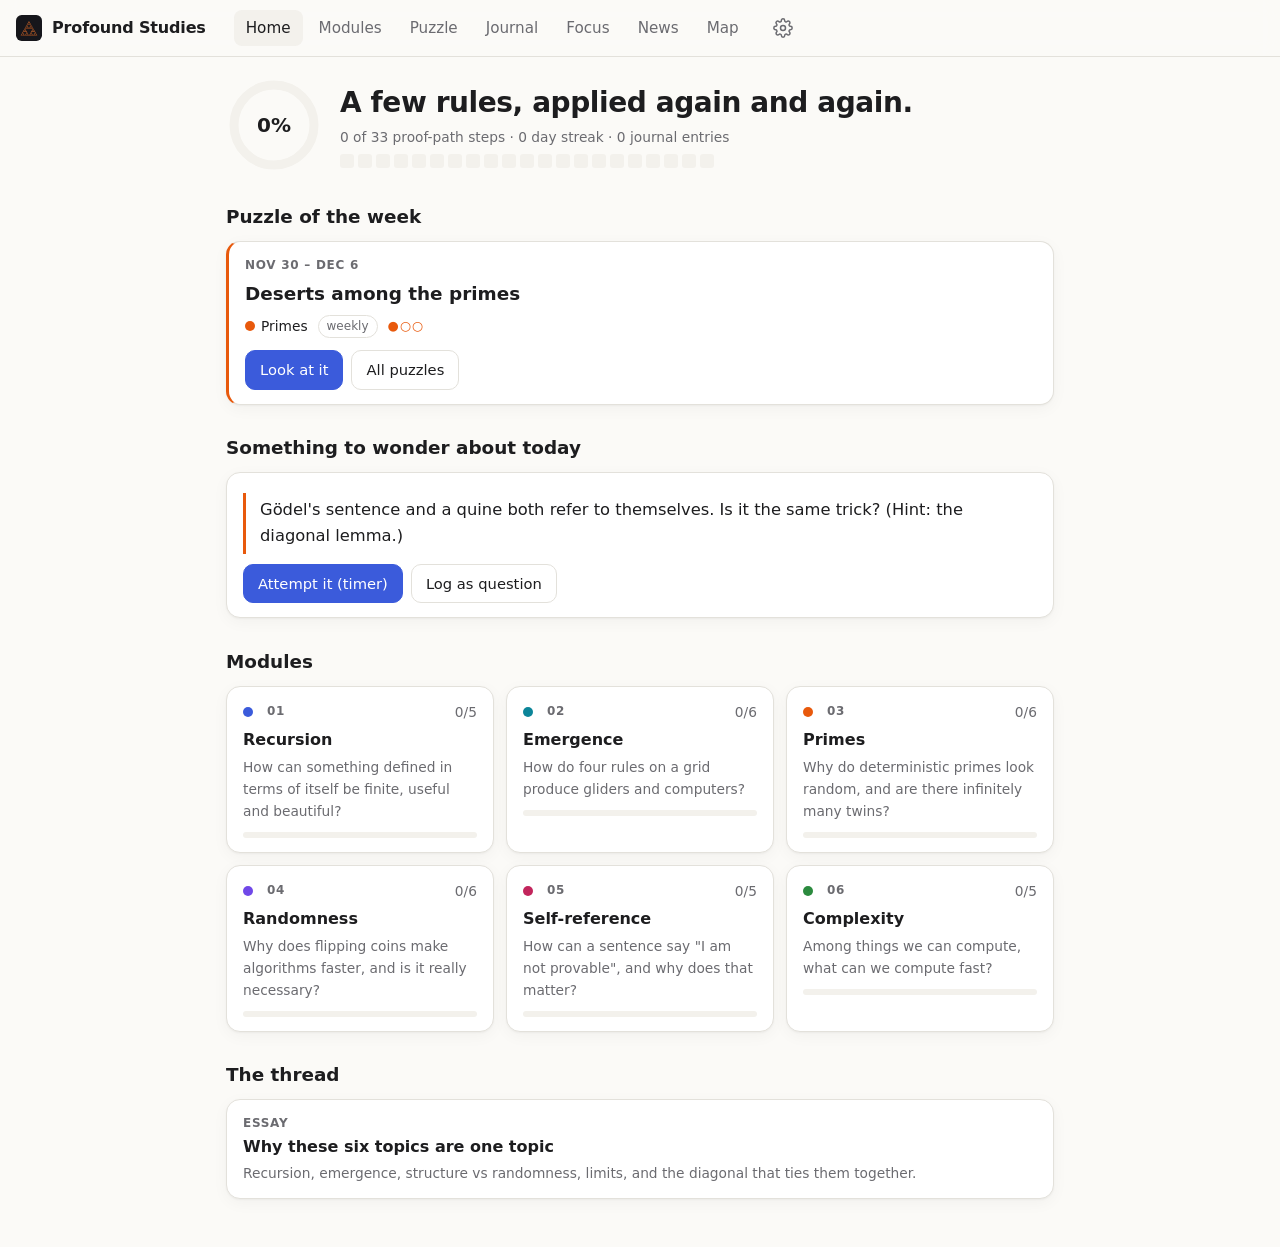
==== commit 5f9c49f3: "Add News & developments section (feed items to follow) - news/news.md parsed by the app: topic filte" ====
--- a/index.html
+++ b/index.html
@@ -23,6 +23,7 @@
     <a href="#/puzzle" data-nav="puzzle">Puzzle</a>
     <a href="#/journal" data-nav="journal">Journal</a>
     <a href="#/focus" data-nav="focus">Focus</a>
+    <a href="#/news" data-nav="news">News</a>
     <a href="#/map" data-nav="map">Map</a>
   </nav>
   <a href="#/focus" id="timerBadge" class="timer-badge" hidden></a>
@@ -31,6 +32,7 @@
   </a>
 </header>
 
+<div id="installBar" class="installbar" role="region" aria-label="Install app" hidden></div>
 <main id="view" tabindex="-1"></main>
 
 <nav class="tabbar" aria-label="Main">
--- a/app/app.css
+++ b/app/app.css
@@ -155,3 +155,26 @@
 .thought{border-left:2px solid var(--line);padding:2px 0 2px 12px;margin:0 0 12px}
 .thought .meta{font-size:.78rem;color:var(--muted);display:flex;align-items:center;gap:6px}
 .thought .x{margin-left:auto;background:none;border:none;color:var(--muted);cursor:pointer;font-size:1rem;padding:0 4px}
+
+/* install banner */
+.installbar{display:flex;align-items:center;gap:12px;max-width:860px;margin:12px auto 0;padding:10px 12px;width:calc(100% - 32px);
+  background:var(--panel);border:1px solid var(--line);border-left:3px solid var(--accent2);border-radius:14px;box-shadow:var(--shadow)}
+.installbar[hidden]{display:none}
+.installbar img{border-radius:9px;flex:none}
+.ib-text{flex:1;min-width:0;display:flex;flex-direction:column;line-height:1.35}
+.ib-text span{font-size:.85rem;color:var(--muted)}
+.ib-text .share{width:16px;height:16px;vertical-align:-3px;fill:none;stroke:var(--accent);stroke-width:2;stroke-linecap:round;stroke-linejoin:round}
+.ib-x{background:none;border:none;color:var(--muted);font-size:1.3rem;cursor:pointer;padding:0 4px;flex:none}
+
+/* news */
+article.news{background:var(--panel);border:1px solid var(--line);border-radius:14px;padding:14px 16px;margin-bottom:12px;scroll-margin-top:70px}
+article.news.unread{border-left:3px solid var(--accent2)}
+article.news.flash{box-shadow:0 0 0 3px color-mix(in srgb,var(--accent) 35%,transparent)}
+article.news h3{margin:6px 0 2px;font-size:1.08rem;line-height:1.35}
+article.news .doc{font-size:.95rem}
+article.news .doc p{margin:.5rem 0}
+a.newsline{display:flex;gap:12px;align-items:baseline;padding:7px 0;border-bottom:1px solid var(--line);text-decoration:none;color:var(--fg)}
+a.newsline:last-of-type{border-bottom:none}
+a.newsline .eyebrow{flex:none;min-width:64px}
+a.newsline:hover span:last-child{color:var(--accent)}
+.seg{flex-wrap:wrap}
